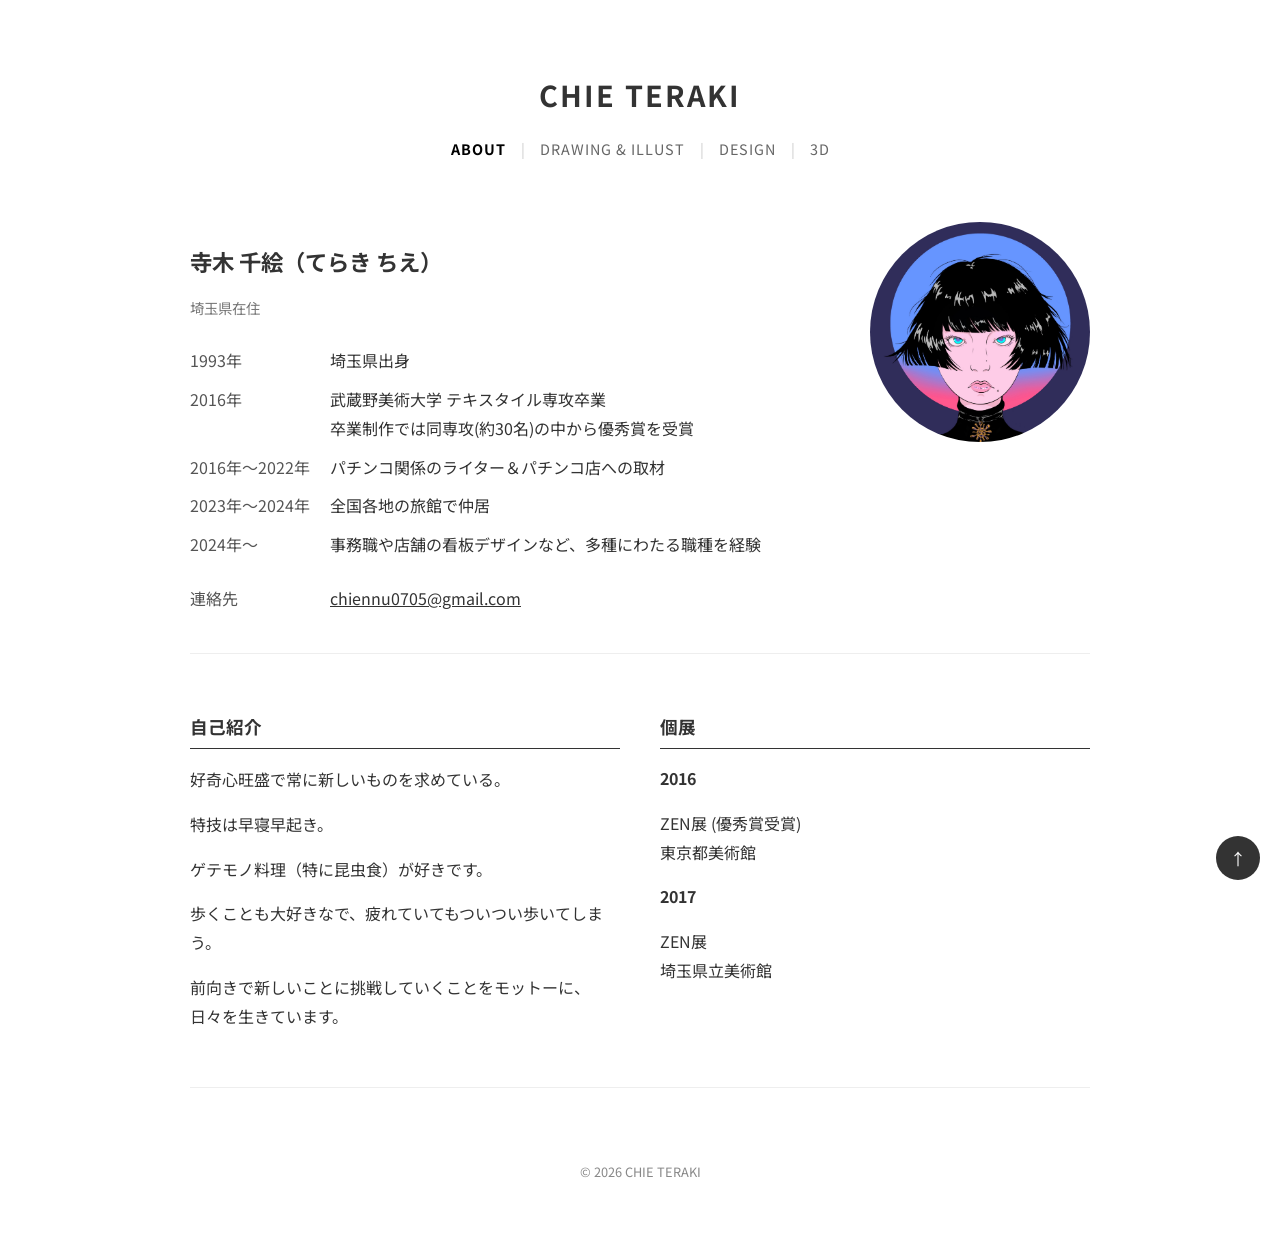
==== index.html @ c9c20f3c "次の日" ====
<!doctype html>
<html lang="ja">
  <head>
    <meta charset="UTF-8" />
    <meta name="viewport" content="width=device-width, initial-scale=1.0" />
    <title>CHIE TERAKI</title>

    <!-- Noto Sans JP の読み込み -->
    <link rel="preconnect" href="https://fonts.googleapis.com" />
    <link rel="preconnect" href="https://fonts.gstatic.com" crossorigin />
    <link
      href="https://fonts.googleapis.com/css2?family=Noto+Sans+JP:wght@400;700&display=swap"
      rel="stylesheet"
    />

    <!-- CSSファイルの読み込み -->
    <link rel="stylesheet" href="style.css" />

    <!-- ファビコン -->
    <link rel="icon" href="images/ファビコン.png" />
  </head>
  <body>
    <!-- ヘッダー＆ナビゲーション -->
    <header>
      <h1 class="site-title">CHIE TERAKI</h1>

      <!-- ハンバーガーボタン（スマホ用） -->
      <button class="hamburger" id="js-hamburger" aria-label="メニューを開く">
        <span></span>
        <span></span>
        <span></span>
      </button>

      <!-- ナビゲーションメニュー -->
      <nav class="nav-menu" id="js-nav">
        <a href="#about" class="active">ABOUT</a>
        <span class="divider">|</span>
        <a href="drawing.html">DRAWING & ILLUST</a>
        <span class="divider">|</span>
        <a href="#design">DESIGN</a>
        <span class="divider">|</span>
        <a href="#3d">3D</a>
      </nav>
    </header>

    <!-- メインコンテンツ -->
    <main class="container">
      <!-- プロフィール上部 -->
      <section class="profile-top">
        <div class="profile-info">
          <h2>寺木 千絵（てらき ちえ）</h2>
          <p class="sub-text">埼玉県在住</p>

          <ul class="history-list">
            <li><span>1993年</span> 埼玉県出身</li>
            <li>
              <span>2016年</span> 武蔵野美術大学 テキスタイル専攻卒業<br />
              卒業制作では同専攻(約30名)の中から優秀賞を受賞
            </li>
            <li>
              <span>2016年～2022年</span>
              パチンコ関係のライター＆パチンコ店への取材
            </li>
            <li><span>2023年〜2024年</span> 全国各地の旅館で仲居</li>
            <li>
              <span>2024年～</span>
              事務職や店舗の看板デザインなど、多種にわたる職種を経験
            </li>
          </ul>

          <div class="contact">
            <span>連絡先</span>
            <a href="mailto:chiennu0705@gmail.com">chiennu0705@gmail.com</a>
          </div>
        </div>

        <div class="profile-image">
          <img src="picture/top.JPG" alt="寺木千絵" />
        </div>
      </section>

      <hr class="line" />

      <!-- プロフィール下部 -->
      <section class="profile-bottom">
        <div class="col-left">
          <h3>自己紹介</h3>
          <p>好奇心旺盛で常に新しいものを求めている。</p>
          <p>特技は早寝早起き。</p>
          <p>ゲテモノ料理（特に昆虫食）が好きです。</p>
          <p>歩くことも大好きなで、疲れていてもついつい歩いてしまう。</p>
          <p>
            前向きで新しいことに挑戦していくことをモットーに、日々を生きています。
          </p>
        </div>

        <div class="col-right">
          <h3>個展</h3>
          <div class="exhibition-item">
            <strong>2016</strong>
            <p>ZEN展 (優秀賞受賞)<br />東京都美術館</p>
          </div>
          <div class="exhibition-item">
            <strong>2017</strong>
            <p>ZEN展<br />埼玉県立美術館</p>
          </div>
        </div>
      </section>

      <hr class="line" />

      <!-- フッター -->
      <footer>
        <p>&copy; 2026 CHIE TERAKI</p>
      </footer>
    </main>

    <!-- トップへ戻るボタン -->
    <a href="#" class="scroll-top-btn" aria-label="ページ上部へ戻る">↑</a>

    <!-- jQueryの読み込み（先に書く） -->
    <script src="https://code.jquery.com/jquery-3.6.0.min.js"></script>

    <!-- JavaScriptファイルの読み込-->
    <script src="script.js"></script>
  </body>
</html>
---- style.css ----
@charset "UTF-8";

/* ==========================================
   全体・共通設定
   ========================================== */
html {
  scroll-behavior: smooth; /* ← これを追加するとスクロールが滑らかになります */
}
body {
  font-family: "Noto Sans JP", "Hiragino Sans", "Meiryo", sans-serif;
  color: #333;
  background-color: #fff;
  line-height: 1.8;
  padding: 20px;
  margin: 0;
}

.container {
  max-width: 900px;
  margin: 0 auto;
  padding: 0 20px;
}

/* 区切り線 */
.line {
  border: none;
  border-top: 1px solid #eee;
  margin: 40px 0;
}

/* ==========================================
   ヘッダー・ナビゲーション
   ========================================== */
header {
  text-align: center;
  padding: 30px 0 20px;
}

.site-title {
  font-size: 1.8rem;
  letter-spacing: 2px;
  margin-bottom: 15px;
  font-weight: 700;
}

.nav-menu {
  display: flex;
  justify-content: center;
  align-items: center;
  gap: 15px;
  font-size: 0.9rem;
}

.nav-menu a {
  color: #666;
  text-decoration: none;
  letter-spacing: 1px;
}

.nav-menu a.active,
.nav-menu a:hover {
  color: #000;
  font-weight: 700;
}

.divider {
  color: #ccc;
}

/* スマホ用ハンバーガーボタン */
.hamburger {
  display: none;
  background: none;
  border: none;
  cursor: pointer;
}

/* ==========================================
   ABOUT ページ (index.html)
   ========================================== */
.profile-top {
  display: flex;
  justify-content: space-between;
  align-items: flex-start;
  gap: 40px;
  margin-top: 40px;
}

.profile-info {
  flex: 1;
}

.profile-info h2 {
  font-size: 1.4rem;
  margin-bottom: 5px;
}

.sub-text {
  color: #777;
  font-size: 0.9rem;
  margin-bottom: 25px;
}

/* 経歴リスト */
.history-list {
  list-style: none;
  padding: 0;
  margin-bottom: 25px;
}

.history-list li {
  margin-bottom: 10px;
  display: flex;
  align-items: baseline;
}

.history-list li span {
  display: inline-block;
  width: 140px;
  flex-shrink: 0;
  color: #555;
}

/* 連絡先 */
.contact {
  margin-top: 25px;
  display: flex;
  align-items: baseline;
}

.contact span {
  display: inline-block;
  width: 140px;
  flex-shrink: 0;
  color: #555;
}

.contact a {
  color: #333;
  text-decoration: underline;
}

/* プロフィール画像 */
.profile-image {
  width: 220px;
  flex-shrink: 0;
}

.profile-image img {
  width: 220px;
  height: 220px;
  border-radius: 50%; /* 角丸を100%（円）にする */
  object-fit: cover; /* 画像が歪まないように切り抜く */
}

/* プロフィール下部（自己紹介・個展） */
.profile-bottom {
  display: flex;
  gap: 40px;
}

.col-left,
.col-right {
  flex: 1;
}

.col-left h3,
.col-right h3 {
  font-size: 1.1rem;
  border-bottom: 1px solid #333;
  padding-bottom: 5px;
  margin-bottom: 15px;
}

.exhibition-item {
  margin-bottom: 15px;
}

/* ==========================================
   DRAWING & ILLUST ページ (drawing.html)
   ========================================== */
.page-description {
  text-align: center;
  color: #666;
  font-size: 0.9rem;
  margin: 30px 0 50px;
}

/* 3列グリッド並び */
.gallery-grid {
  display: flex;
  flex-wrap: wrap;
  gap: 40px 3%;
  margin-bottom: 60px;
}

.gallery-item {
  width: 31.3%;
  display: flex;
  flex-direction: column;
  align-items: center;
  box-sizing: border-box;
}

.gallery-image {
  width: 100%;
  height: 220px;
  display: flex;
  justify-content: center;
  align-items: center;
  margin-bottom: 12px;
}

.gallery-image img {
  max-width: 100%;
  max-height: 100%;
  width: auto;
  height: auto;
  object-fit: contain;
}

.gallery-caption {
  text-align: center;
  font-size: 0.85rem;
  color: #333;
}

.item-title {
  margin-bottom: 2px;
  font-weight: 500;
}

.item-detail {
  font-size: 0.75rem;
  color: #777;
}

/* フッター＆トップ戻るボタン */
footer {
  text-align: center;
  color: #888;
  font-size: 0.8rem;
  padding: 20px 0;
}

/* トップに戻るボタン基本スタイル */
.scroll-top-btn {
  position: fixed;
  bottom: 20px;
  right: 20px;
  background: #333;
  color: #fff;
  text-decoration: none;
  width: 44px; /* 円のサイズを固定 */
  height: 44px; /* 円のサイズを固定 */
  display: flex;
  justify-content: center; /* 矢印を中央に配置 */
  align-items: center; /* 矢印を中央に配置 */
  border-radius: 50%;
  font-size: 1rem;
  z-index: 100;

  /* なめらかな変化（アニメーション）の設定 */
  transition:
    background-color 0.3s ease,
    transform 0.6s cubic-bezier(0.25, 1, 0.5, 1),
    box-shadow 0.3s ease;
}

/* マウスを乗せた（ホバー）時のアニメーション */
.scroll-top-btn:hover {
  background-color: #00ccff; /* ホバー時の背景色（お好みで変更OK） */
  transform: translateY(-6px); /* ふわっと6px上へ浮かび上がる */
  box-shadow: 0 6px 15px rgba(0, 0, 0, 0.2); /* 浮いた時のうっすらした影 */
}

/* ==========================================
   レスポンシブ設定（スマホ：768px以下）
   ========================================== */
@media (max-width: 768px) {
  .profile-top,
  .profile-bottom {
    flex-direction: column;
  }

  .profile-image {
    width: 100%;
    order: -1; /* スマホでは画像を上に配置 */
  }

  /* スマホではギャラリーを1列にする */
  .gallery-item {
    width: 100%;
  }

  /* スマホ画面で経歴ブロックを中央寄せに配置 */
  .history-list,
  .contact {
    max-width: 320px; /* スマホ画面用に少し幅を狭めて中央に置く */
    margin-left: auto;
    margin-right: auto;
  }

  /* 年数の固定幅を調整 */
  .history-list li span,
  .contact span {
    width: 100px;
  }

  /* ハンバーガーメニュー（スマホでは非表示） */
  /* 1. 全画面メニューの基本状態（ゆっくりふわっと広がる準備） */
  .nav-menu {
    display: flex !important;
    position: fixed !important;
    top: 0 !important;
    left: 0 !important;
    width: 100vw !important;
    height: 100vh !important;
    background-color: #ffffff !important;
    z-index: 9998 !important;

    /* メニュー項目を中央寄せ */
    flex-direction: column !important;
    justify-content: center !important;
    align-items: center !important;
    gap: 30px !important;
    font-size: 1.2rem !important;

    /* アニメーション初期値：透明 ＆ 少し下に配置 ＆ わずかに縮小 */
    opacity: 0;
    visibility: hidden;
    transform: translateY(30px) scale(0.95);

    /* 速度を 0.8秒 に伸ばし、イージングを (0.22, 1, 0.36, 1) で超なめらかに */
    transition:
      opacity 0.8s cubic-bezier(0.22, 1, 0.36, 1),
      transform 0.8s cubic-bezier(0.22, 1, 0.36, 1),
      visibility 0.8s;
  }

  /* 2. メニューが開いた時（ふわああ〜っと浮かび上がる） */
  .nav-menu.active {
    opacity: 1;
    visibility: visible;
    transform: translateY(0) scale(1); /* 元のサイズ・位置へゆっくり戻る */
  }

  /* 区切り線（|）を非表示 */
  .divider {
    display: none !important;
  }

  /* 3. バツ印（ハンバーガーボタン）の設定 */
  .hamburger {
    display: flex !important;
    flex-direction: column;
    justify-content: space-between;
    width: 26px;
    height: 18px;
    background: none;
    border: none;
    cursor: pointer;
    padding: 0;

    position: fixed !important;
    top: 25px !important;
    right: 20px !important;
    z-index: 9999 !important; /* メニューより上に表示 */
  }

  .hamburger span {
    width: 100%;
    height: 2px;
    background-color: #333 !important;
    /* バツ印への変化もゆっくり（0.5秒）にして統一感を出す */
    transition: all 0.5s cubic-bezier(0.22, 1, 0.36, 1);
  }

  /* ハンバーガーボタンがバツ印に変化するアニメーション */
  .hamburger.active span:nth-child(1) {
    transform: translateY(8px) rotate(45deg);
  }
  .hamburger.active span:nth-child(2) {
    opacity: 0;
  }
  .hamburger.active span:nth-child(3) {
    transform: translateY(-8px) rotate(-45deg);
  }
  /* プロフィール画像を横幅いっぱい＆中央寄せにする */
  .profile-image {
    width: 100% !important;
    display: flex !important;
    justify-content: center !important; /* 中央寄せ */
    order: -1; /* スマホでは画像を一番上に配置 */
    margin-bottom: 25px !important; /* 画像下の余白 */
  }

  /* 画像自体のサイズ固定と丸型維持 */
  .profile-image img {
    width: 220px !important;
    height: 220px !important;
    border-radius: 50% !important;
    object-fit: cover !important;
  }
}
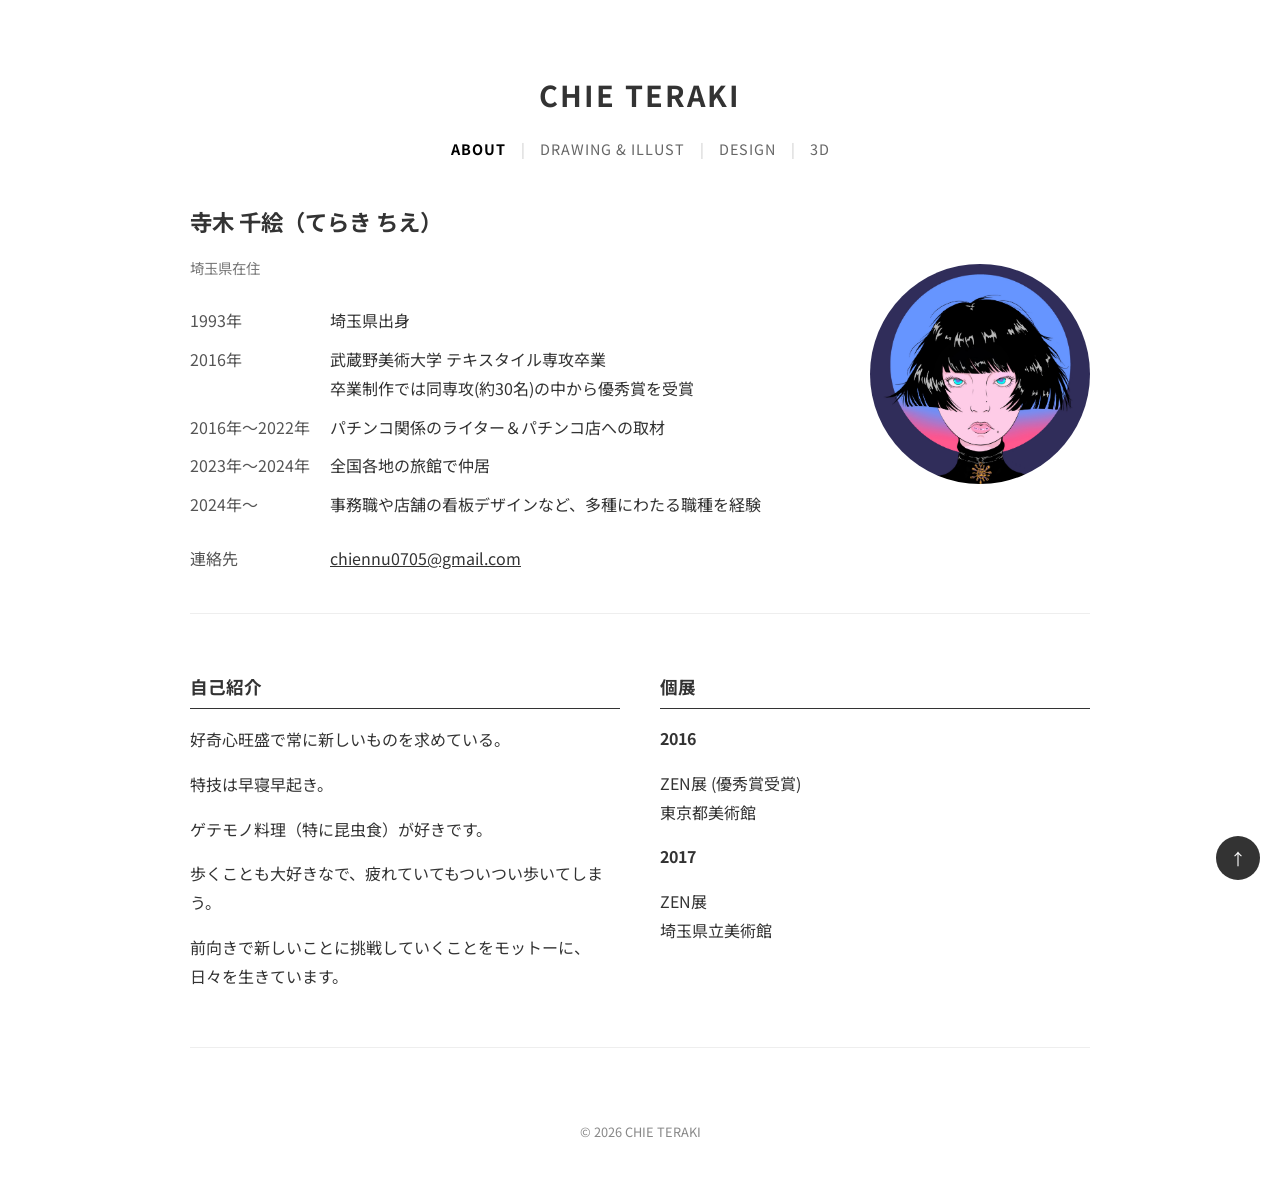
==== commit 6ad3dddb: "プッシュ" ====
--- a/index.html
+++ b/index.html
@@ -75,7 +75,7 @@
         </div>
 
         <div class="profile-image">
-          <img src="picture/top.JPG" alt="寺木千絵" />
+          <img src="drawing/top.JPG" alt="寺木千絵" />
         </div>
       </section>
 
@@ -121,7 +121,7 @@
     <!-- jQueryの読み込み（先に書く） -->
     <script src="https://code.jquery.com/jquery-3.6.0.min.js"></script>
 
-    <!-- JavaScriptファイルの読み込-->
+    <!-- JavaScriptファイルの読み込み -->
     <script src="script.js"></script>
   </body>
 </html>
--- a/style.css
+++ b/style.css
@@ -80,10 +80,9 @@
    ========================================== */
 .profile-top {
   display: flex;
-  justify-content: space-between;
-  align-items: flex-start;
-  gap: 40px;
-  margin-top: 40px;
+  justify-content: space-between; /* 左右に振る設定 */
+  align-items: center; /* ★ 上下中央揃えにする指定（ここを変更！） */
+  gap: 40px; /* テキストと画像の間の余白（必要に応じて） */
 }
 
 .profile-info {
@@ -202,21 +201,135 @@
   box-sizing: border-box;
 }
 
+/* 画像枠（角カッコの基準） */
+/* 画像枠（基準設定） */
 .gallery-image {
+  position: relative;
+  overflow: hidden;
+  cursor: pointer;
+}
+
+/* 画像自体の調整 */
+.gallery-image img {
   width: 100%;
-  height: 220px;
-  display: flex;
-  justify-content: center;
-  align-items: center;
-  margin-bottom: 12px;
-}
-
+  height: auto;
+  display: block;
+}
+
+/* ------------------------------------------
+   四隅のカギカッコ（ホバーエフェクト）
+   ------------------------------------------ */
+
+/* 画像枠（基準設定：隙間をなくすために overflow を再設定） */
+.gallery-image {
+  position: relative;
+  overflow: hidden;
+  cursor: pointer;
+}
+
+/* 画像自体の調整 */
 .gallery-image img {
-  max-width: 100%;
-  max-height: 100%;
-  width: auto;
+  width: 100%;
   height: auto;
-  object-fit: contain;
+  display: block;
+  transition: transform 0.4s ease;
+}
+
+/* ホバー時に画像も少し拡大 */
+.gallery-image:hover img {
+  transform: scale(1.05);
+}
+
+/* ------------------------------------------
+   極太カギカッコのベース設定
+   ------------------------------------------ */
+
+/* 左上(::before) & 右下(::after) */
+.gallery-image::before,
+.gallery-image::after,
+/* 右上(.frame-corners::before) & 左下(.frame-corners::after) */
+.frame-corners::before,
+.frame-corners::after {
+  content: "";
+  position: absolute;
+
+  /* ↓ カッコのサイズ */
+  width: 25px;
+  height: 25px;
+
+  opacity: 0; /* 最初は非表示 */
+
+  /* ↓ 太さと色とスケルトン */
+  border: 15px solid rgba(171, 135, 255, 0.817);
+
+  /* ↓ 動きの変形（transform）を一切行わず、
+マウスを「乗せたとき」も「離したとき」も、（フェードイン・アウト）変化させる設定 */
+  transition: opacity 0.6s ease-in-out;
+  pointer-events: none;
+  z-index: 2;
+}
+
+/* ------------------------------------------
+   各角の border と配置（画像端っこ「0px」にがっつり固定）
+   ------------------------------------------ */
+
+/* ① 左上 (画像自体の ::before) */
+.gallery-image::before {
+  top: 0; /* 画像の端（隙間0）に固定 */
+  left: 0; /* 画像の端（隙間0）に固定 */
+  border-right: none;
+  border-bottom: none;
+}
+
+/* ② 右下 (画像自体の ::after) */
+.gallery-image::after {
+  bottom: 0; /* 画像の端（隙間0）に固定 */
+  right: 0; /* 画像の端（隙間0）に固定 */
+  border-top: none;
+  border-left: none;
+}
+
+/* ③ 右上 (追加したスパンの ::before) */
+.frame-corners::before {
+  top: 0; /* 画像の端（隙間0）に固定 */
+  right: 0; /* 画像の端（隙間0）に固定 */
+  border-left: none;
+  border-bottom: none;
+}
+
+/* ④ 左下 (追加したスパンの ::after) */
+.frame-corners::after {
+  bottom: 0; /* 画像の端（隙間0）に固定 */
+  left: 0; /* 画像の端（隙間0）に固定 */
+  border-top: none;
+  border-right: none;
+}
+
+/* ------------------------------------------
+   マウスを乗せた（ホバー）時に、その場から動かずにフェード表示！
+   ------------------------------------------ */
+.gallery-image:hover::before,
+.gallery-image:hover::after,
+.gallery-image:hover .frame-corners::before,
+.gallery-image:hover .frame-corners::after {
+  opacity: 1; /* 動かさずに、不透明度を1にするだけ */
+}
+
+/* ------------------------------------------
+   画像自体の拡大アニメーション
+   ------------------------------------------ */
+
+/* 通常時の画像（スムーズに大きくなるように設定） */
+.gallery-image img {
+  width: 100%;
+  height: auto;
+  display: block;
+  transition: transform 0.5s ease; /* 0.5秒かけて滑らかに変化 */
+}
+
+/* マウスを乗せた（ホバー）時に画像をほんのり拡大 */
+.gallery-image:hover img {
+  transform: scale(1.05); /* 1.05倍に少し大きくなる */
 }
 
 .gallery-caption {
@@ -403,3 +516,71 @@
     object-fit: cover !important;
   }
 }
+/* ------------------------------------------
+   画像拡大（モーダル）用のスタイル
+   ------------------------------------------ */
+
+/* 背景の黒いカバー */
+.modal-overlay {
+  position: fixed;
+  top: 0;
+  left: 0;
+  width: 100%;
+  height: 100%;
+  background-color: rgba(0, 0, 0, 0.85); /* 半透明の黒 */
+  display: flex;
+  justify-content: center;
+  align-items: center;
+  z-index: 9999;
+
+  /* 最初は透明＆クリック不能にしておく */
+  opacity: 0;
+  visibility: hidden;
+
+  /* ↓ 背景と画像の出現スピード（0.4秒かけてふわっと表示） */
+  transition:
+    opacity 0.4s ease,
+    visibility 0.4s ease;
+  cursor: pointer;
+}
+
+/* 拡大画像本体（初期状態：小さくしておく） */
+.modal-image {
+  max-width: 85%;
+  max-height: 85vh;
+  object-fit: contain;
+  box-shadow: 0 10px 30px rgba(0, 0, 0, 0.5);
+
+  /* 最初は小さく（0.8倍）しておく */
+  transform: scale(0.8);
+
+  /* ↓ 画像がふわっと大きくなるアニメーション設定 */
+  transition: transform 0.4s cubic-bezier(0.16, 1, 0.3, 1);
+}
+
+/* ------------------------------------------
+   表示されたとき（.is-activeがついた時）
+   ------------------------------------------ */
+
+/* 背景を表示 */
+.modal-overlay.is-active {
+  opacity: 1;
+  visibility: visible;
+}
+
+/* 画像を等倍（1.0倍）にしてふわっと出す */
+.modal-overlay.is-active .modal-image {
+  transform: scale(1);
+}
+
+/* 閉じるボタン（右上） */
+.modal-close {
+  position: absolute;
+  top: 20px;
+  right: 25px;
+  color: #fff;
+  font-size: 35px;
+  font-weight: bold;
+  cursor: pointer;
+  z-index: 10000;
+}
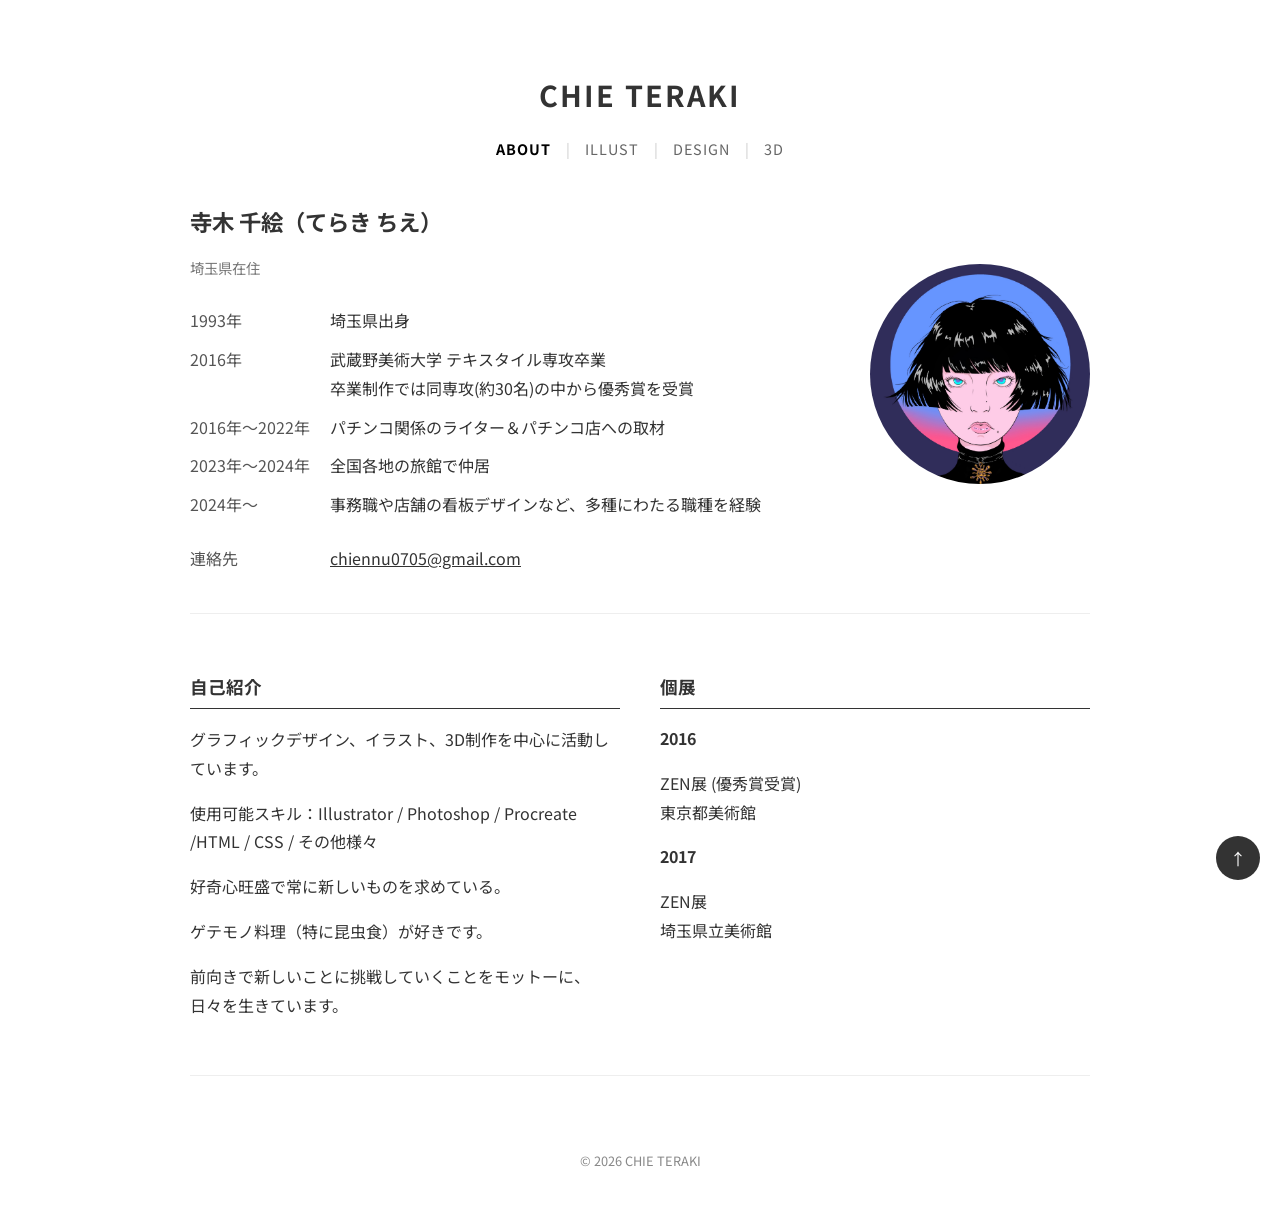
==== commit a3c00dcc: "プッシュできたかな？" ====
--- a/index.html
+++ b/index.html
@@ -35,7 +35,7 @@
       <nav class="nav-menu" id="js-nav">
         <a href="#about" class="active">ABOUT</a>
         <span class="divider">|</span>
-        <a href="drawing.html">DRAWING & ILLUST</a>
+        <a href="drawing.html">ILLUST</a>
         <span class="divider">|</span>
         <a href="#design">DESIGN</a>
         <span class="divider">|</span>
@@ -85,10 +85,13 @@
       <section class="profile-bottom">
         <div class="col-left">
           <h3>自己紹介</h3>
+          <p>グラフィックデザイン、イラスト、3D制作を中心に活動しています。</p>
+          <p>
+            使用可能スキル：Illustrator / Photoshop / Procreate /HTML / CSS /
+            その他様々
+          </p>
           <p>好奇心旺盛で常に新しいものを求めている。</p>
-          <p>特技は早寝早起き。</p>
           <p>ゲテモノ料理（特に昆虫食）が好きです。</p>
-          <p>歩くことも大好きなで、疲れていてもついつい歩いてしまう。</p>
           <p>
             前向きで新しいことに挑戦していくことをモットーに、日々を生きています。
           </p>
--- a/style.css
+++ b/style.css
@@ -185,20 +185,16 @@
   margin: 30px 0 50px;
 }
 
-/* 3列グリッド並び */
+/* 作品ギャラリー (メイソンリー配置：ギュッと詰める) */
 .gallery-grid {
-  display: flex;
-  flex-wrap: wrap;
-  gap: 40px 3%;
-  margin-bottom: 60px;
+  column-count: 3; /* ★ PC表示時の列数（3列） */
+  column-gap: 20px; /* 画像同士の横の隙間 */
+  width: 100%;
 }
 
 .gallery-item {
-  width: 31.3%;
-  display: flex;
-  flex-direction: column;
-  align-items: center;
-  box-sizing: border-box;
+  break-inside: avoid; /* 列の途中で画像が途切れるのを防ぐ */
+  margin-bottom: 20px; /* 画像同士の縦の隙間 */
 }
 
 /* 画像枠（角カッコの基準） */
@@ -401,9 +397,14 @@
     order: -1; /* スマホでは画像を上に配置 */
   }
 
-  /* スマホではギャラリーを1列にする */
+  /* ① 画像を1列表示に固定 */
+  .gallery-grid {
+    column-count: 1 !important; /* 強制的に1列にする */
+    column-gap: 0;
+  }
+
   .gallery-item {
-    width: 100%;
+    margin-bottom: 25px; /* 下の画像との余白 */
   }
 
   /* スマホ画面で経歴ブロックを中央寄せに配置 */
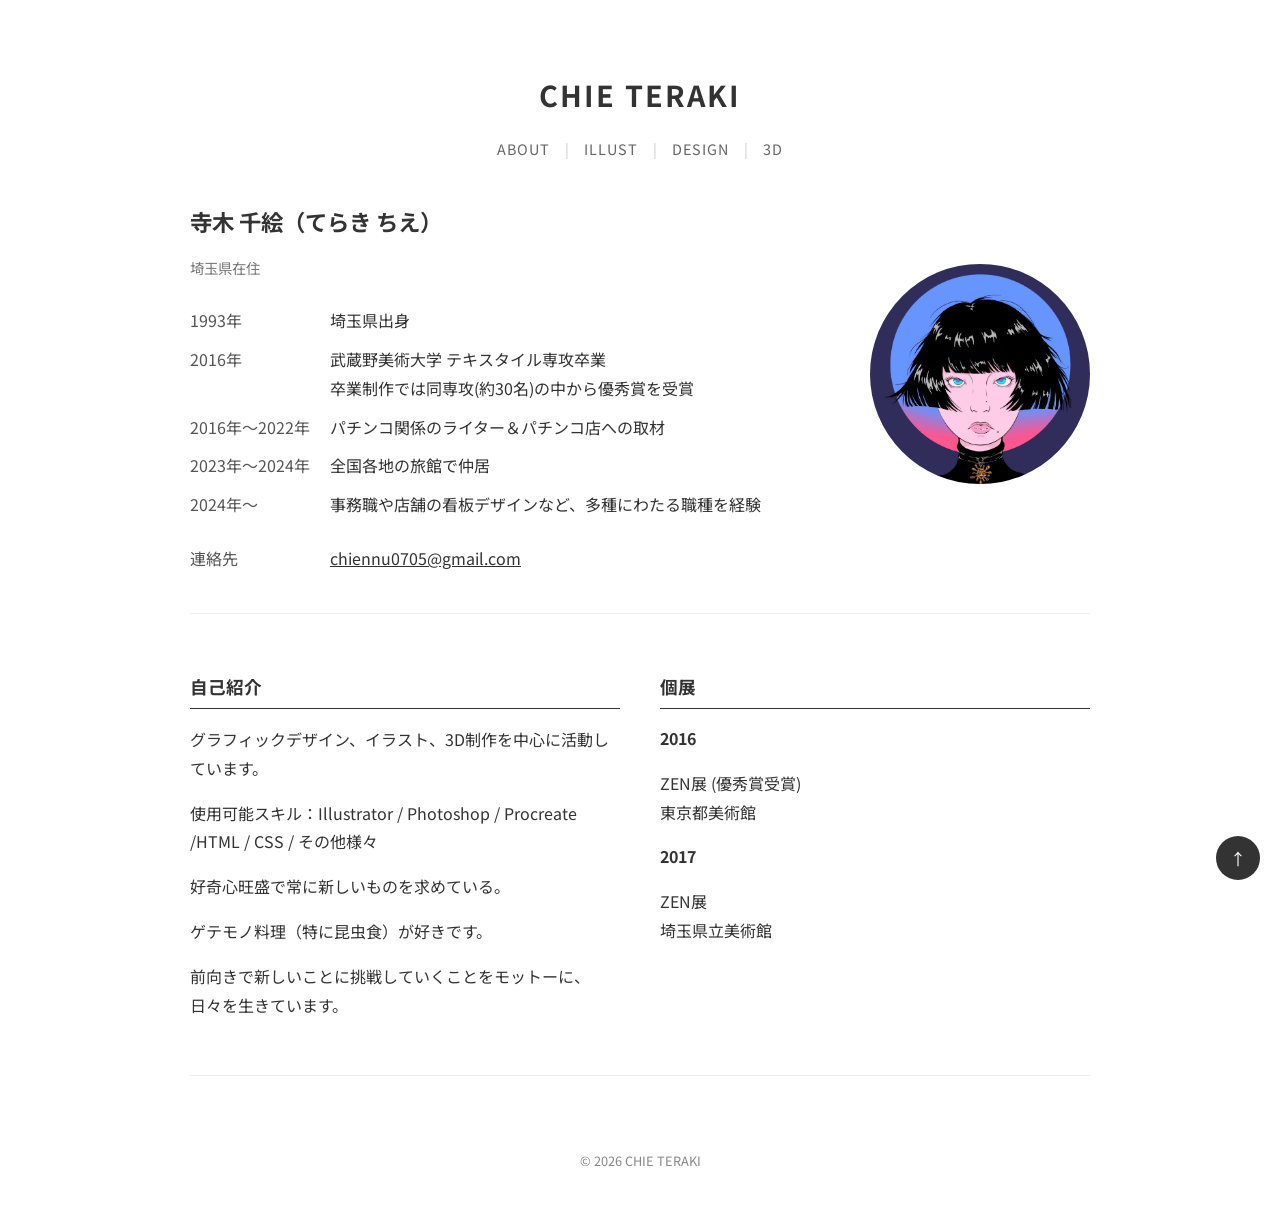
==== commit 87ff87ad: "変更9/23" ====
--- a/index.html
+++ b/index.html
@@ -33,11 +33,21 @@
 
       <!-- ナビゲーションメニュー -->
       <nav class="nav-menu" id="js-nav">
-        <a href="#about" class="active">ABOUT</a>
+        <a href="index.html">ABOUT</a>
         <span class="divider">|</span>
         <a href="drawing.html">ILLUST</a>
         <span class="divider">|</span>
-        <a href="#design">DESIGN</a>
+
+        <!-- DESIGN（サブメニュー付き） -->
+        <div class="nav-item-dropdown">
+          <a href="design.html">DESIGN</a>
+          <div class="sub-menu">
+            <a href="design.html#promo">ALL</a>
+            <a href="design.html#items">販促物</a>
+            <a href="design.html#graphic">グラフィックデザイン</a>
+          </div>
+        </div>
+
         <span class="divider">|</span>
         <a href="#3d">3D</a>
       </nav>
--- a/style.css
+++ b/style.css
@@ -61,6 +61,57 @@
 .nav-menu a:hover {
   color: #000;
   font-weight: 700;
+}
+
+/* ナビゲーション周りの配置調整 */
+.nav-menu {
+  display: flex;
+  align-items: center;
+  justify-content: center;
+  gap: 15px;
+  position: relative;
+}
+
+/* ドロップダウン用の親要素 */
+.nav-item-dropdown {
+  position: relative;
+  display: inline-block;
+}
+
+/* 通常時はサブメニューを隠しておく */
+.sub-menu {
+  display: none;
+  position: absolute;
+  top: 100%;
+  left: 50%;
+  transform: translateX(-50%);
+  background-color: #fff;
+  padding: 10px 15px;
+  box-shadow: 0 4px 10px rgba(0, 0, 0, 0.1);
+  white-space: nowrap;
+  z-index: 100;
+  border-radius: 4px;
+}
+
+/* サブメニュー内のリンク */
+.sub-menu a {
+  display: block;
+  font-size: 0.85rem;
+  color: #333;
+  padding: 5px 10px;
+  text-decoration: none;
+  transition: color 0.3s ease;
+}
+
+.sub-menu a:hover {
+  font-weight: bold;
+  color: #000;
+}
+
+/* マウスを乗せた時、またはDESIGNページにいる時にサブメニューを表示 */
+.nav-item-dropdown:hover .sub-menu {
+  display: flex;
+  gap: 15px;
 }
 
 .divider {
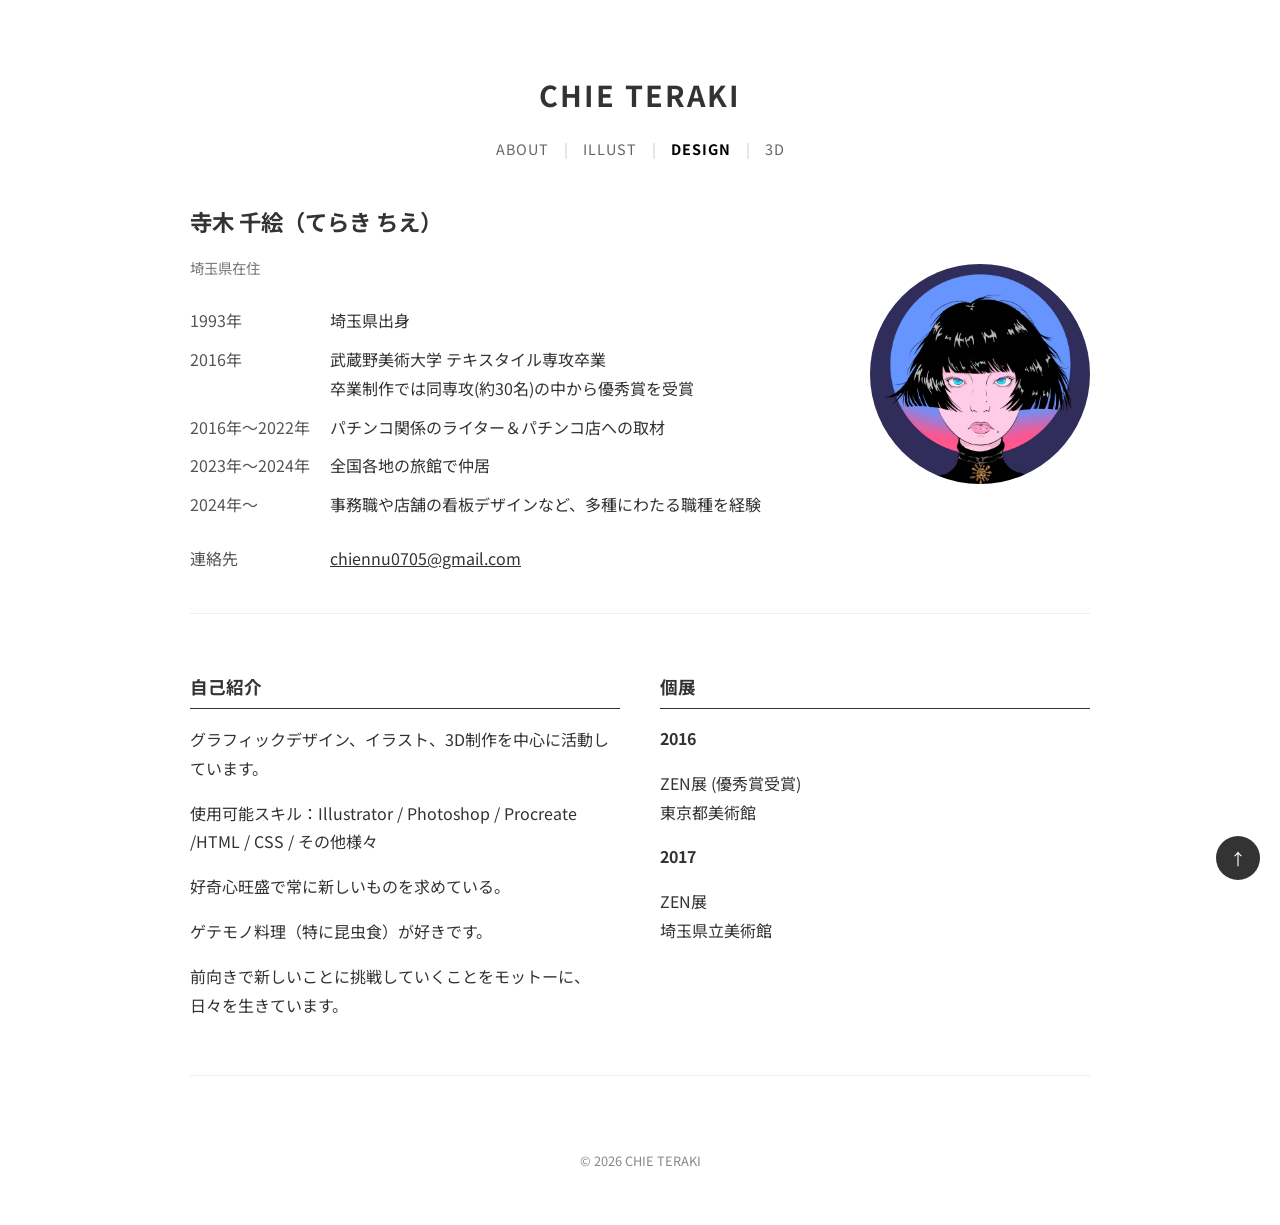
==== commit a0452a89: "プッシュ" ====
--- a/index.html
+++ b/index.html
@@ -38,12 +38,12 @@
         <a href="drawing.html">ILLUST</a>
         <span class="divider">|</span>
 
-        <!-- DESIGN（サブメニュー付き） -->
+        <!-- DESIGN（サブメニュー） -->
         <div class="nav-item-dropdown">
-          <a href="design.html">DESIGN</a>
+          <a href="design.html" class="active">DESIGN</a>
           <div class="sub-menu">
-            <a href="design.html#promo">ALL</a>
-            <a href="design.html#items">販促物</a>
+            <a href="design.html#all">ALL</a>
+            <a href="design.html#promo">販促物</a>
             <a href="design.html#graphic">グラフィックデザイン</a>
           </div>
         </div>
--- a/style.css
+++ b/style.css
@@ -636,3 +636,24 @@
   cursor: pointer;
   z-index: 10000;
 }
+
+/* DESIGNページ用のスタイリング調整 */
+.design-section {
+  margin-bottom: 60px;
+  /* リンクで飛んだときにヘッダーと見出しが被らないように位置をズレ調整 */
+  scroll-margin-top: 100px;
+}
+
+/* 見出しのスタイル */
+.section-title {
+  font-size: 1.4rem;
+  font-weight: bold;
+  margin-bottom: 25px;
+  padding-left: 12px;
+  border-left: 4px solid #000; /* 見出し横の黒アクセント線 */
+}
+
+/* ページスクロールをなめらかにする設定 */
+html {
+  scroll-behavior: smooth;
+}
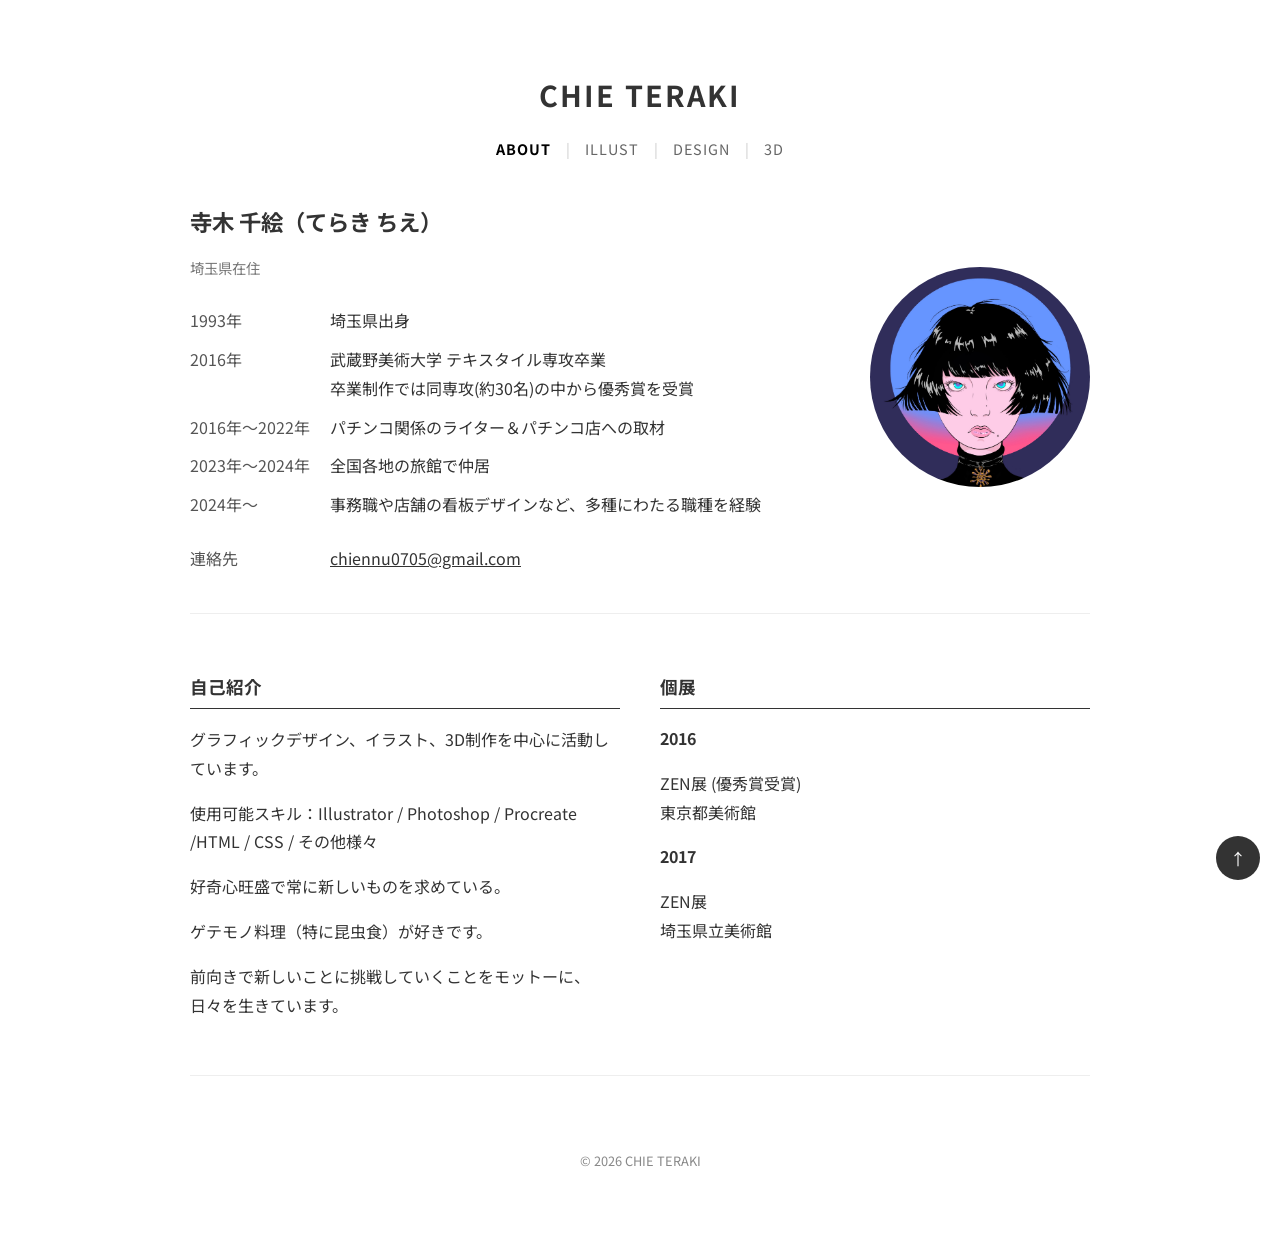
==== commit 34f1b9fd: "プッシュ" ====
--- a/index.html
+++ b/index.html
@@ -33,18 +33,20 @@
 
       <!-- ナビゲーションメニュー -->
       <nav class="nav-menu" id="js-nav">
-        <a href="index.html">ABOUT</a>
+        <a href="index.html" class="active">ABOUT</a>
         <span class="divider">|</span>
         <a href="drawing.html">ILLUST</a>
         <span class="divider">|</span>
 
         <!-- DESIGN（サブメニュー） -->
         <div class="nav-item-dropdown">
-          <a href="design.html" class="active">DESIGN</a>
+          <a href="design.html">DESIGN</a>
           <div class="sub-menu">
-            <a href="design.html#all">ALL</a>
-            <a href="design.html#promo">販促物</a>
-            <a href="design.html#graphic">グラフィックデザイン</a>
+            <a href="design.html" data-category="all">ALL</a>
+            <a href="design.html" data-category="promo">販促物</a>
+            <a href="design.html" data-category="graphic"
+              >グラフィックデザイン</a
+            >
           </div>
         </div>
 
--- a/style.css
+++ b/style.css
@@ -1,15 +1,16 @@
 @charset "UTF-8";
 
 /* ==========================================
-   全体・共通設定
-   ========================================== */
+ * 1. 全体・共通設定
+ * ========================================== */
 html {
-  scroll-behavior: smooth; /* ← これを追加するとスクロールが滑らかになります */
-}
+  scroll-behavior: smooth;
+}
+
 body {
   font-family: "Noto Sans JP", "Hiragino Sans", "Meiryo", sans-serif;
-  color: #333;
-  background-color: #fff;
+  color: #333333;
+  background-color: #ffffff;
   line-height: 1.8;
   padding: 20px;
   margin: 0;
@@ -21,16 +22,15 @@
   padding: 0 20px;
 }
 
-/* 区切り線 */
 .line {
   border: none;
-  border-top: 1px solid #eee;
+  border-top: 1px solid #eeeeee;
   margin: 40px 0;
 }
 
 /* ==========================================
-   ヘッダー・ナビゲーション
-   ========================================== */
+ * 2. ヘッダー・PCナビゲーション
+ * ========================================== */
 header {
   text-align: center;
   padding: 30px 0 20px;
@@ -45,47 +45,38 @@
 
 .nav-menu {
   display: flex;
-  justify-content: center;
-  align-items: center;
-  gap: 15px;
-  font-size: 0.9rem;
-}
-
-.nav-menu a {
-  color: #666;
-  text-decoration: none;
-  letter-spacing: 1px;
-}
-
-.nav-menu a.active,
-.nav-menu a:hover {
-  color: #000;
-  font-weight: 700;
-}
-
-/* ナビゲーション周りの配置調整 */
-.nav-menu {
-  display: flex;
   align-items: center;
   justify-content: center;
   gap: 15px;
   position: relative;
-}
-
-/* ドロップダウン用の親要素 */
+  font-size: 0.9rem;
+}
+
+.nav-menu a {
+  color: #666666;
+  text-decoration: none;
+  letter-spacing: 1px;
+}
+
+.nav-menu a.active,
+.nav-menu a:hover {
+  color: #000000;
+  font-weight: 700;
+}
+
+/* ドロップダウン（PC用） */
 .nav-item-dropdown {
   position: relative;
   display: inline-block;
 }
 
-/* 通常時はサブメニューを隠しておく */
 .sub-menu {
   display: none;
   position: absolute;
   top: 100%;
   left: 50%;
   transform: translateX(-50%);
-  background-color: #fff;
+  background-color: #ffffff;
   padding: 10px 15px;
   box-shadow: 0 4px 10px rgba(0, 0, 0, 0.1);
   white-space: nowrap;
@@ -93,11 +84,10 @@
   border-radius: 4px;
 }
 
-/* サブメニュー内のリンク */
 .sub-menu a {
   display: block;
   font-size: 0.85rem;
-  color: #333;
+  color: #333333;
   padding: 5px 10px;
   text-decoration: none;
   transition: color 0.3s ease;
@@ -105,20 +95,18 @@
 
 .sub-menu a:hover {
   font-weight: bold;
-  color: #000;
-}
-
-/* マウスを乗せた時、またはDESIGNページにいる時にサブメニューを表示 */
+  color: #000000;
+}
+
 .nav-item-dropdown:hover .sub-menu {
   display: flex;
   gap: 15px;
 }
 
 .divider {
-  color: #ccc;
-}
-
-/* スマホ用ハンバーガーボタン */
+  color: #cccccc;
+}
+
 .hamburger {
   display: none;
   background: none;
@@ -127,13 +115,13 @@
 }
 
 /* ==========================================
-   ABOUT ページ (index.html)
-   ========================================== */
+ * 3. ABOUT ページ（プロフィール）
+ * ========================================== */
 .profile-top {
   display: flex;
-  justify-content: space-between; /* 左右に振る設定 */
-  align-items: center; /* ★ 上下中央揃えにする指定（ここを変更！） */
-  gap: 40px; /* テキストと画像の間の余白（必要に応じて） */
+  justify-content: space-between;
+  align-items: center;
+  gap: 40px;
 }
 
 .profile-info {
@@ -146,12 +134,11 @@
 }
 
 .sub-text {
-  color: #777;
+  color: #777777;
   font-size: 0.9rem;
   margin-bottom: 25px;
 }
 
-/* 経歴リスト */
 .history-list {
   list-style: none;
   padding: 0;
@@ -168,10 +155,9 @@
   display: inline-block;
   width: 140px;
   flex-shrink: 0;
-  color: #555;
-}
-
-/* 連絡先 */
+  color: #555555;
+}
+
 .contact {
   margin-top: 25px;
   display: flex;
@@ -182,15 +168,14 @@
   display: inline-block;
   width: 140px;
   flex-shrink: 0;
-  color: #555;
+  color: #555555;
 }
 
 .contact a {
-  color: #333;
+  color: #333333;
   text-decoration: underline;
 }
 
-/* プロフィール画像 */
 .profile-image {
   width: 220px;
   flex-shrink: 0;
@@ -199,11 +184,11 @@
 .profile-image img {
   width: 220px;
   height: 220px;
-  border-radius: 50%; /* 角丸を100%（円）にする */
-  object-fit: cover; /* 画像が歪まないように切り抜く */
-}
-
-/* プロフィール下部（自己紹介・個展） */
+  border-radius: 50%;
+  object-fit: cover;
+  display: block;
+}
+
 .profile-bottom {
   display: flex;
   gap: 40px;
@@ -217,7 +202,7 @@
 .col-left h3,
 .col-right h3 {
   font-size: 1.1rem;
-  border-bottom: 1px solid #333;
+  border-bottom: 1px solid #333333;
   padding-bottom: 5px;
   margin-bottom: 15px;
 }
@@ -227,162 +212,48 @@
 }
 
 /* ==========================================
-   DRAWING & ILLUST ページ (drawing.html)
-   ========================================== */
+ * 4. ギャラリー & モーダル非表示
+ * ========================================== */
 .page-description {
   text-align: center;
-  color: #666;
+  color: #666666;
   font-size: 0.9rem;
   margin: 30px 0 50px;
 }
 
-/* 作品ギャラリー (メイソンリー配置：ギュッと詰める) */
 .gallery-grid {
-  column-count: 3; /* ★ PC表示時の列数（3列） */
-  column-gap: 20px; /* 画像同士の横の隙間 */
+  column-count: 3;
+  column-gap: 20px;
   width: 100%;
 }
 
 .gallery-item {
-  break-inside: avoid; /* 列の途中で画像が途切れるのを防ぐ */
-  margin-bottom: 20px; /* 画像同士の縦の隙間 */
-}
-
-/* 画像枠（角カッコの基準） */
-/* 画像枠（基準設定） */
+  break-inside: avoid;
+  margin-bottom: 20px;
+}
+
 .gallery-image {
   position: relative;
   overflow: hidden;
   cursor: pointer;
-}
-
-/* 画像自体の調整 */
+  display: block;
+}
+
 .gallery-image img {
   width: 100%;
   height: auto;
   display: block;
-}
-
-/* ------------------------------------------
-   四隅のカギカッコ（ホバーエフェクト）
-   ------------------------------------------ */
-
-/* 画像枠（基準設定：隙間をなくすために overflow を再設定） */
-.gallery-image {
-  position: relative;
-  overflow: hidden;
-  cursor: pointer;
-}
-
-/* 画像自体の調整 */
-.gallery-image img {
-  width: 100%;
-  height: auto;
-  display: block;
-  transition: transform 0.4s ease;
-}
-
-/* ホバー時に画像も少し拡大 */
+  transition: transform 0.5s ease;
+}
+
 .gallery-image:hover img {
   transform: scale(1.05);
-}
-
-/* ------------------------------------------
-   極太カギカッコのベース設定
-   ------------------------------------------ */
-
-/* 左上(::before) & 右下(::after) */
-.gallery-image::before,
-.gallery-image::after,
-/* 右上(.frame-corners::before) & 左下(.frame-corners::after) */
-.frame-corners::before,
-.frame-corners::after {
-  content: "";
-  position: absolute;
-
-  /* ↓ カッコのサイズ */
-  width: 25px;
-  height: 25px;
-
-  opacity: 0; /* 最初は非表示 */
-
-  /* ↓ 太さと色とスケルトン */
-  border: 15px solid rgba(171, 135, 255, 0.817);
-
-  /* ↓ 動きの変形（transform）を一切行わず、
-マウスを「乗せたとき」も「離したとき」も、（フェードイン・アウト）変化させる設定 */
-  transition: opacity 0.6s ease-in-out;
-  pointer-events: none;
-  z-index: 2;
-}
-
-/* ------------------------------------------
-   各角の border と配置（画像端っこ「0px」にがっつり固定）
-   ------------------------------------------ */
-
-/* ① 左上 (画像自体の ::before) */
-.gallery-image::before {
-  top: 0; /* 画像の端（隙間0）に固定 */
-  left: 0; /* 画像の端（隙間0）に固定 */
-  border-right: none;
-  border-bottom: none;
-}
-
-/* ② 右下 (画像自体の ::after) */
-.gallery-image::after {
-  bottom: 0; /* 画像の端（隙間0）に固定 */
-  right: 0; /* 画像の端（隙間0）に固定 */
-  border-top: none;
-  border-left: none;
-}
-
-/* ③ 右上 (追加したスパンの ::before) */
-.frame-corners::before {
-  top: 0; /* 画像の端（隙間0）に固定 */
-  right: 0; /* 画像の端（隙間0）に固定 */
-  border-left: none;
-  border-bottom: none;
-}
-
-/* ④ 左下 (追加したスパンの ::after) */
-.frame-corners::after {
-  bottom: 0; /* 画像の端（隙間0）に固定 */
-  left: 0; /* 画像の端（隙間0）に固定 */
-  border-top: none;
-  border-right: none;
-}
-
-/* ------------------------------------------
-   マウスを乗せた（ホバー）時に、その場から動かずにフェード表示！
-   ------------------------------------------ */
-.gallery-image:hover::before,
-.gallery-image:hover::after,
-.gallery-image:hover .frame-corners::before,
-.gallery-image:hover .frame-corners::after {
-  opacity: 1; /* 動かさずに、不透明度を1にするだけ */
-}
-
-/* ------------------------------------------
-   画像自体の拡大アニメーション
-   ------------------------------------------ */
-
-/* 通常時の画像（スムーズに大きくなるように設定） */
-.gallery-image img {
-  width: 100%;
-  height: auto;
-  display: block;
-  transition: transform 0.5s ease; /* 0.5秒かけて滑らかに変化 */
-}
-
-/* マウスを乗せた（ホバー）時に画像をほんのり拡大 */
-.gallery-image:hover img {
-  transform: scale(1.05); /* 1.05倍に少し大きくなる */
 }
 
 .gallery-caption {
   text-align: center;
   font-size: 0.85rem;
-  color: #333;
+  color: #333333;
 }
 
 .item-title {
@@ -392,88 +263,138 @@
 
 .item-detail {
   font-size: 0.75rem;
-  color: #777;
-}
-
-/* フッター＆トップ戻るボタン */
+  color: #777777;
+}
+
+/* 左下の壊れた「× 拡大画像」を完全に非表示にする */
+#modal,
+.modal,
+.modal-content,
+#modal-img {
+  display: none !important;
+}
+
+/* JSで active がついた時のみモーダル表示 */
+#modal.active,
+.modal.active {
+  display: flex !important;
+  position: fixed;
+  top: 0;
+  left: 0;
+  width: 100vw;
+  height: 100vh;
+  background-color: rgba(0, 0, 0, 0.85);
+  justify-content: center;
+  align-items: center;
+  z-index: 10000;
+}
+
+#modal.active img,
+.modal.active img {
+  max-width: 90%;
+  max-height: 90%;
+  object-fit: contain;
+}
+
+/* フッター＆トップに戻るボタン */
 footer {
   text-align: center;
-  color: #888;
+  color: #888888;
   font-size: 0.8rem;
   padding: 20px 0;
 }
 
-/* トップに戻るボタン基本スタイル */
 .scroll-top-btn {
   position: fixed;
   bottom: 20px;
   right: 20px;
-  background: #333;
-  color: #fff;
+  background: #333333;
+  color: #ffffff;
   text-decoration: none;
-  width: 44px; /* 円のサイズを固定 */
-  height: 44px; /* 円のサイズを固定 */
-  display: flex;
-  justify-content: center; /* 矢印を中央に配置 */
-  align-items: center; /* 矢印を中央に配置 */
+  width: 44px;
+  height: 44px;
+  display: flex;
+  justify-content: center;
+  align-items: center;
   border-radius: 50%;
   font-size: 1rem;
   z-index: 100;
-
-  /* なめらかな変化（アニメーション）の設定 */
   transition:
     background-color 0.3s ease,
     transform 0.6s cubic-bezier(0.25, 1, 0.5, 1),
     box-shadow 0.3s ease;
 }
 
-/* マウスを乗せた（ホバー）時のアニメーション */
 .scroll-top-btn:hover {
-  background-color: #00ccff; /* ホバー時の背景色（お好みで変更OK） */
-  transform: translateY(-6px); /* ふわっと6px上へ浮かび上がる */
-  box-shadow: 0 6px 15px rgba(0, 0, 0, 0.2); /* 浮いた時のうっすらした影 */
+  background-color: #00ccff;
+  transform: translateY(-6px);
+  box-shadow: 0 6px 15px rgba(0, 0, 0, 0.2);
+}
+
+.design-section {
+  margin-bottom: 60px;
+  scroll-margin-top: 100px;
+}
+
+.section-title {
+  font-size: 1.4rem;
+  font-weight: bold;
+  margin-bottom: 25px;
+  padding-left: 12px;
+  border-left: 4px solid #000000;
+  transition: all 0.3s ease;
+}
+
+.is-hidden {
+  display: none !important;
 }
 
 /* ==========================================
-   レスポンシブ設定（スマホ：768px以下）
-   ========================================== */
+ * 5. スマホ用レスポンシブ設定（768px以下）
+ * ========================================== */
 @media (max-width: 768px) {
   .profile-top,
   .profile-bottom {
     flex-direction: column;
   }
 
+  /* アイコン画像を画面中央に完全に配置 */
   .profile-image {
-    width: 100%;
-    order: -1; /* スマホでは画像を上に配置 */
-  }
-
-  /* ① 画像を1列表示に固定 */
+    width: 100% !important;
+    display: flex !important;
+    justify-content: center !important;
+    align-items: center !important;
+    order: -1;
+    margin: 0 auto 25px auto !important;
+  }
+
+  .profile-image img {
+    margin: 0 auto !important;
+    display: block !important;
+  }
+
   .gallery-grid {
-    column-count: 1 !important; /* 強制的に1列にする */
+    column-count: 1 !important;
     column-gap: 0;
   }
 
   .gallery-item {
-    margin-bottom: 25px; /* 下の画像との余白 */
-  }
-
-  /* スマホ画面で経歴ブロックを中央寄せに配置 */
+    margin-bottom: 25px;
+  }
+
   .history-list,
   .contact {
-    max-width: 320px; /* スマホ画面用に少し幅を狭めて中央に置く */
+    max-width: 320px;
     margin-left: auto;
     margin-right: auto;
   }
 
-  /* 年数の固定幅を調整 */
   .history-list li span,
   .contact span {
     width: 100px;
   }
 
-  /* ハンバーガーメニュー（スマホでは非表示） */
-  /* 1. 全画面メニューの基本状態（ゆっくりふわっと広がる準備） */
+  /* ハンバーガーメニュー全画面 */
   .nav-menu {
     display: flex !important;
     position: fixed !important;
@@ -483,39 +404,31 @@
     height: 100vh !important;
     background-color: #ffffff !important;
     z-index: 9998 !important;
-
-    /* メニュー項目を中央寄せ */
     flex-direction: column !important;
     justify-content: center !important;
     align-items: center !important;
-    gap: 30px !important;
+    gap: 25px !important;
     font-size: 1.2rem !important;
-
-    /* アニメーション初期値：透明 ＆ 少し下に配置 ＆ わずかに縮小 */
     opacity: 0;
     visibility: hidden;
     transform: translateY(30px) scale(0.95);
-
-    /* 速度を 0.8秒 に伸ばし、イージングを (0.22, 1, 0.36, 1) で超なめらかに */
     transition:
       opacity 0.8s cubic-bezier(0.22, 1, 0.36, 1),
       transform 0.8s cubic-bezier(0.22, 1, 0.36, 1),
       visibility 0.8s;
   }
 
-  /* 2. メニューが開いた時（ふわああ〜っと浮かび上がる） */
   .nav-menu.active {
     opacity: 1;
     visibility: visible;
-    transform: translateY(0) scale(1); /* 元のサイズ・位置へゆっくり戻る */
-  }
-
-  /* 区切り線（|）を非表示 */
+    transform: translateY(0) scale(1);
+  }
+
   .divider {
     display: none !important;
   }
 
-  /* 3. バツ印（ハンバーガーボタン）の設定 */
+  /* ハンバーガーボタン */
   .hamburger {
     display: flex !important;
     flex-direction: column;
@@ -526,134 +439,69 @@
     border: none;
     cursor: pointer;
     padding: 0;
-
     position: fixed !important;
     top: 25px !important;
     right: 20px !important;
-    z-index: 9999 !important; /* メニューより上に表示 */
+    z-index: 9999 !important;
   }
 
   .hamburger span {
     width: 100%;
     height: 2px;
-    background-color: #333 !important;
-    /* バツ印への変化もゆっくり（0.5秒）にして統一感を出す */
+    background-color: #333333 !important;
     transition: all 0.5s cubic-bezier(0.22, 1, 0.36, 1);
   }
 
-  /* ハンバーガーボタンがバツ印に変化するアニメーション */
   .hamburger.active span:nth-child(1) {
     transform: translateY(8px) rotate(45deg);
   }
+
   .hamburger.active span:nth-child(2) {
     opacity: 0;
   }
+
   .hamburger.active span:nth-child(3) {
     transform: translateY(-8px) rotate(-45deg);
   }
-  /* プロフィール画像を横幅いっぱい＆中央寄せにする */
-  .profile-image {
+
+  /* DESIGNサブメニュー（スマホ中央揃え） */
+  .nav-item-dropdown {
+    display: flex !important;
+    flex-direction: column !important;
+    align-items: center !important;
     width: 100% !important;
+    position: static !important;
+  }
+
+  .nav-item-dropdown .sub-menu {
+    position: static !important;
+    top: auto !important;
+    left: auto !important;
+    transform: none !important;
+    display: none;
+    width: 100% !important;
+    padding: 8px 0 0 0 !important;
+    background: transparent !important;
+    box-shadow: none !important;
+    border-radius: 0 !important;
+    text-align: center !important;
+  }
+
+  .nav-item-dropdown:hover .sub-menu {
     display: flex !important;
-    justify-content: center !important; /* 中央寄せ */
-    order: -1; /* スマホでは画像を一番上に配置 */
-    margin-bottom: 25px !important; /* 画像下の余白 */
-  }
-
-  /* 画像自体のサイズ固定と丸型維持 */
-  .profile-image img {
-    width: 220px !important;
-    height: 220px !important;
-    border-radius: 50% !important;
-    object-fit: cover !important;
-  }
-}
-/* ------------------------------------------
-   画像拡大（モーダル）用のスタイル
-   ------------------------------------------ */
-
-/* 背景の黒いカバー */
-.modal-overlay {
-  position: fixed;
-  top: 0;
-  left: 0;
-  width: 100%;
-  height: 100%;
-  background-color: rgba(0, 0, 0, 0.85); /* 半透明の黒 */
-  display: flex;
-  justify-content: center;
-  align-items: center;
-  z-index: 9999;
-
-  /* 最初は透明＆クリック不能にしておく */
-  opacity: 0;
-  visibility: hidden;
-
-  /* ↓ 背景と画像の出現スピード（0.4秒かけてふわっと表示） */
-  transition:
-    opacity 0.4s ease,
-    visibility 0.4s ease;
-  cursor: pointer;
-}
-
-/* 拡大画像本体（初期状態：小さくしておく） */
-.modal-image {
-  max-width: 85%;
-  max-height: 85vh;
-  object-fit: contain;
-  box-shadow: 0 10px 30px rgba(0, 0, 0, 0.5);
-
-  /* 最初は小さく（0.8倍）しておく */
-  transform: scale(0.8);
-
-  /* ↓ 画像がふわっと大きくなるアニメーション設定 */
-  transition: transform 0.4s cubic-bezier(0.16, 1, 0.3, 1);
-}
-
-/* ------------------------------------------
-   表示されたとき（.is-activeがついた時）
-   ------------------------------------------ */
-
-/* 背景を表示 */
-.modal-overlay.is-active {
-  opacity: 1;
-  visibility: visible;
-}
-
-/* 画像を等倍（1.0倍）にしてふわっと出す */
-.modal-overlay.is-active .modal-image {
-  transform: scale(1);
-}
-
-/* 閉じるボタン（右上） */
-.modal-close {
-  position: absolute;
-  top: 20px;
-  right: 25px;
-  color: #fff;
-  font-size: 35px;
-  font-weight: bold;
-  cursor: pointer;
-  z-index: 10000;
-}
-
-/* DESIGNページ用のスタイリング調整 */
-.design-section {
-  margin-bottom: 60px;
-  /* リンクで飛んだときにヘッダーと見出しが被らないように位置をズレ調整 */
-  scroll-margin-top: 100px;
-}
-
-/* 見出しのスタイル */
-.section-title {
-  font-size: 1.4rem;
-  font-weight: bold;
-  margin-bottom: 25px;
-  padding-left: 12px;
-  border-left: 4px solid #000; /* 見出し横の黒アクセント線 */
-}
-
-/* ページスクロールをなめらかにする設定 */
-html {
-  scroll-behavior: smooth;
-}
+    flex-direction: column !important;
+    align-items: center !important;
+    justify-content: center !important;
+    gap: 10px !important;
+  }
+
+  .sub-menu a {
+    display: block !important;
+    width: 100% !important;
+    text-align: center !important;
+    font-size: 0.9rem !important;
+    color: #666666 !important;
+    padding: 4px 0 !important;
+    white-space: nowrap !important;
+  }
+}
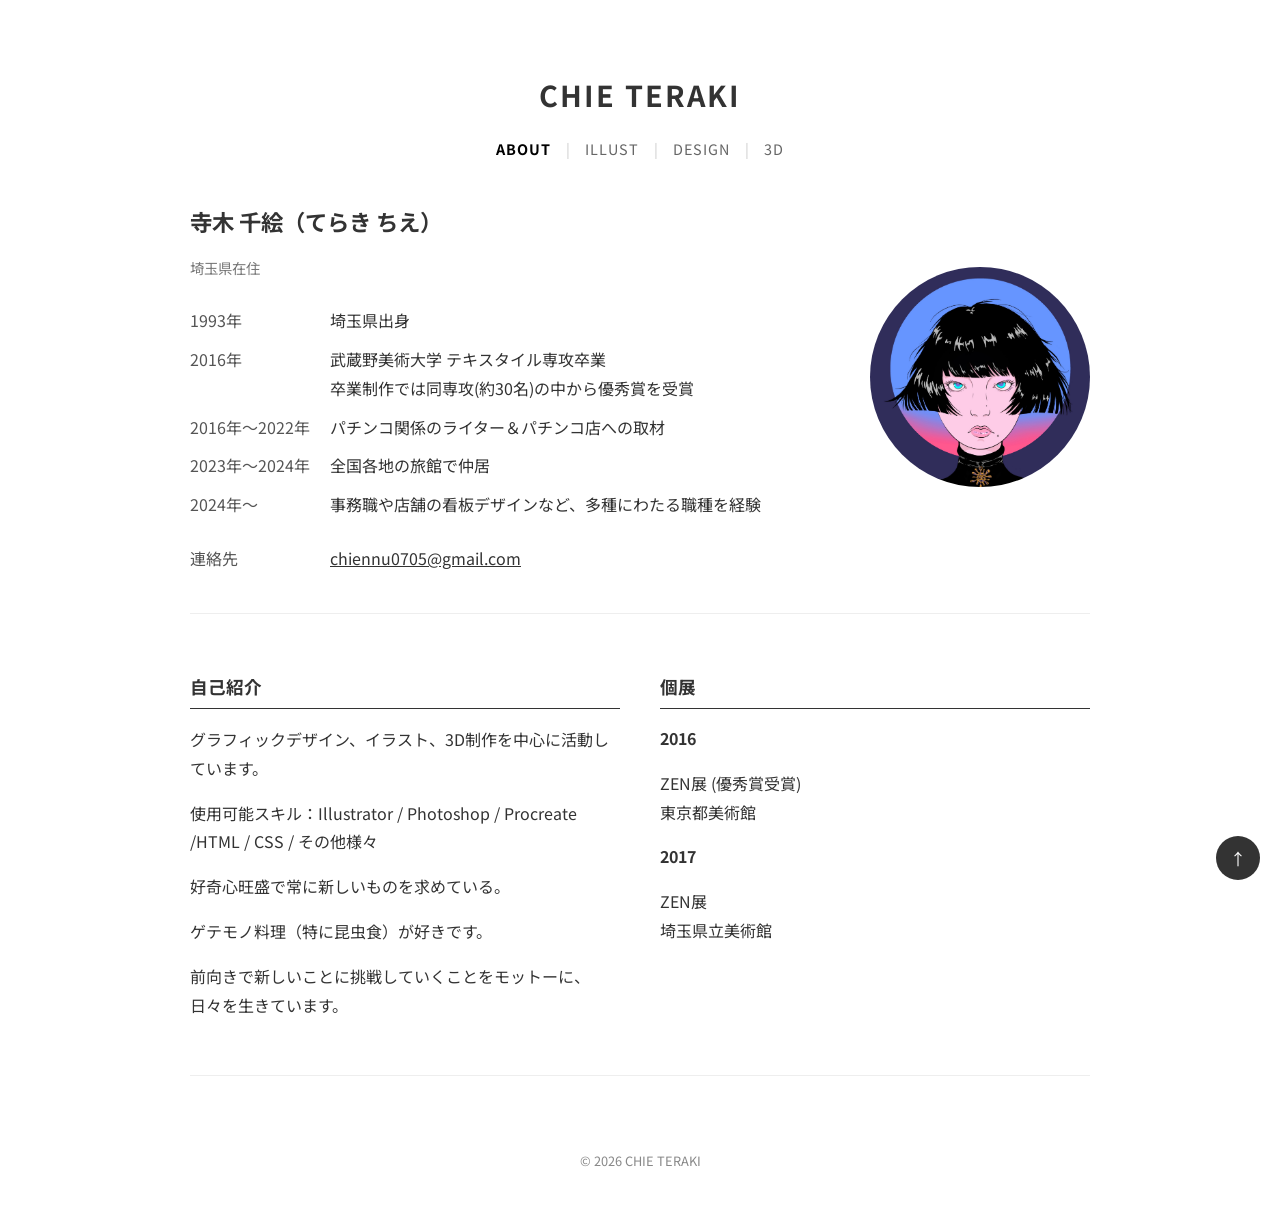
==== commit ac6b06f1: "プッシュ" ====
--- a/index.html
+++ b/index.html
@@ -130,6 +130,15 @@
       </footer>
     </main>
 
+    <!-- 拡大表示用モーダル（全ページ共通） -->
+    <div id="modal" class="modal">
+      <div class="modal-bg"></div>
+      <div class="modal-content">
+        <span class="modal-close">&times;</span>
+        <img id="modal-img" src="data:," alt="拡大画像" />
+      </div>
+    </div>
+
     <!-- トップへ戻るボタン -->
     <a href="#" class="scroll-top-btn" aria-label="ページ上部へ戻る">↑</a>
 
--- a/style.css
+++ b/style.css
@@ -212,7 +212,7 @@
 }
 
 /* ==========================================
- * 4. ギャラリー & モーダル非表示
+ * 4. ギャラリー & 四角いかっこ（L字枠）エフェクト
  * ========================================== */
 .page-description {
   text-align: center;
@@ -250,6 +250,57 @@
   transform: scale(1.05);
 }
 
+/* --- ✨ 復活！四角いかっこ（L字ホバー枠）のエフェクト --- */
+.gallery-image::before,
+.gallery-image::after,
+.frame-corners::before,
+.frame-corners::after {
+  content: "";
+  position: absolute;
+  width: 25px;
+  height: 25px;
+  opacity: 0;
+  border: 15px solid rgba(171, 135, 255, 0.817);
+  transition: opacity 0.6s ease-in-out;
+  pointer-events: none;
+  z-index: 2;
+}
+
+.gallery-image::before {
+  top: 0;
+  left: 0;
+  border-right: none;
+  border-bottom: none;
+}
+
+.gallery-image::after {
+  bottom: 0;
+  right: 0;
+  border-top: none;
+  border-left: none;
+}
+
+.frame-corners::before {
+  top: 0;
+  right: 0;
+  border-left: none;
+  border-bottom: none;
+}
+
+.frame-corners::after {
+  bottom: 0;
+  left: 0;
+  border-top: none;
+  border-right: none;
+}
+
+.gallery-image:hover::before,
+.gallery-image:hover::after,
+.gallery-image:hover .frame-corners::before,
+.gallery-image:hover .frame-corners::after {
+  opacity: 1;
+}
+
 .gallery-caption {
   text-align: center;
   font-size: 0.85rem;
@@ -266,34 +317,47 @@
   color: #777777;
 }
 
-/* 左下の壊れた「× 拡大画像」を完全に非表示にする */
-#modal,
-.modal,
-.modal-content,
-#modal-img {
-  display: none !important;
-}
-
-/* JSで active がついた時のみモーダル表示 */
-#modal.active,
-.modal.active {
-  display: flex !important;
+/* ==========================================
+ * モーダル（画像拡大表示）
+ * ========================================== */
+.modal {
+  display: none;
   position: fixed;
   top: 0;
   left: 0;
   width: 100vw;
   height: 100vh;
-  background-color: rgba(0, 0, 0, 0.85);
+  z-index: 10000;
+  align-items: center;
+  justify-content: center;
+}
+
+.modal-bg {
+  position: absolute;
+  top: 0;
+  left: 0;
+  width: 100%;
+  height: 100%;
+  background-color: rgba(0, 0, 0, 0.85); /* 背景を暗く */
+  cursor: pointer;
+}
+
+.modal-content {
+  position: relative;
+  max-width: 90%;
+  max-height: 90%;
+  z-index: 10001;
+  display: flex;
   justify-content: center;
   align-items: center;
-  z-index: 10000;
-}
-
-#modal.active img,
-.modal.active img {
-  max-width: 90%;
-  max-height: 90%;
+}
+
+.modal-content img {
+  max-width: 100%;
+  max-height: 90vh;
   object-fit: contain;
+  box-shadow: 0 10px 30px rgba(0, 0, 0, 0.5);
+  border-radius: 4px;
 }
 
 /* フッター＆トップに戻るボタン */
@@ -358,7 +422,7 @@
     flex-direction: column;
   }
 
-  /* アイコン画像を画面中央に完全に配置 */
+  /* アイコン画像を画面中央に配置 */
   .profile-image {
     width: 100% !important;
     display: flex !important;
@@ -505,3 +569,69 @@
     white-space: nowrap !important;
   }
 }
+/* ==========================================
+ * モーダル（拡大表示・ふわぁ〜っとフェードイン）
+ * ========================================== */
+.modal {
+  display: none; /* 初期状態は非表示 */
+  position: fixed;
+  top: 0;
+  left: 0;
+  width: 100vw;
+  height: 100vh;
+  z-index: 9999;
+  align-items: center;
+  justify-content: center;
+}
+
+.modal-bg {
+  position: fixed;
+  top: 0;
+  left: 0;
+  width: 100%;
+  height: 100%;
+  background-color: rgba(0, 0, 0, 0.85); /* 暗い背景 */
+  cursor: pointer;
+}
+
+.modal-content {
+  position: relative;
+  z-index: 10000;
+  max-width: 90vw;
+  max-height: 85vh;
+  display: flex;
+  justify-content: center;
+  align-items: center;
+}
+
+/* 拡大画像が画面枠内にぴったり収まるサイズ指定 */
+.modal-content img {
+  max-width: 90vw;
+  max-height: 85vh;
+  object-fit: contain;
+  box-shadow: 0 10px 30px rgba(0, 0, 0, 0.5);
+  border-radius: 4px;
+  cursor: pointer;
+}
+
+/* 右上の × 閉じボタン */
+.modal-close {
+  position: absolute;
+  top: -45px;
+  right: 0;
+  color: #ffffff;
+  font-size: 40px;
+  font-weight: 300;
+  cursor: pointer;
+  line-height: 1;
+  user-select: none;
+  transition:
+    opacity 0.2s ease,
+    transform 0.2s ease;
+  z-index: 10001;
+}
+
+.modal-close:hover {
+  opacity: 0.7;
+  transform: scale(1.1);
+}
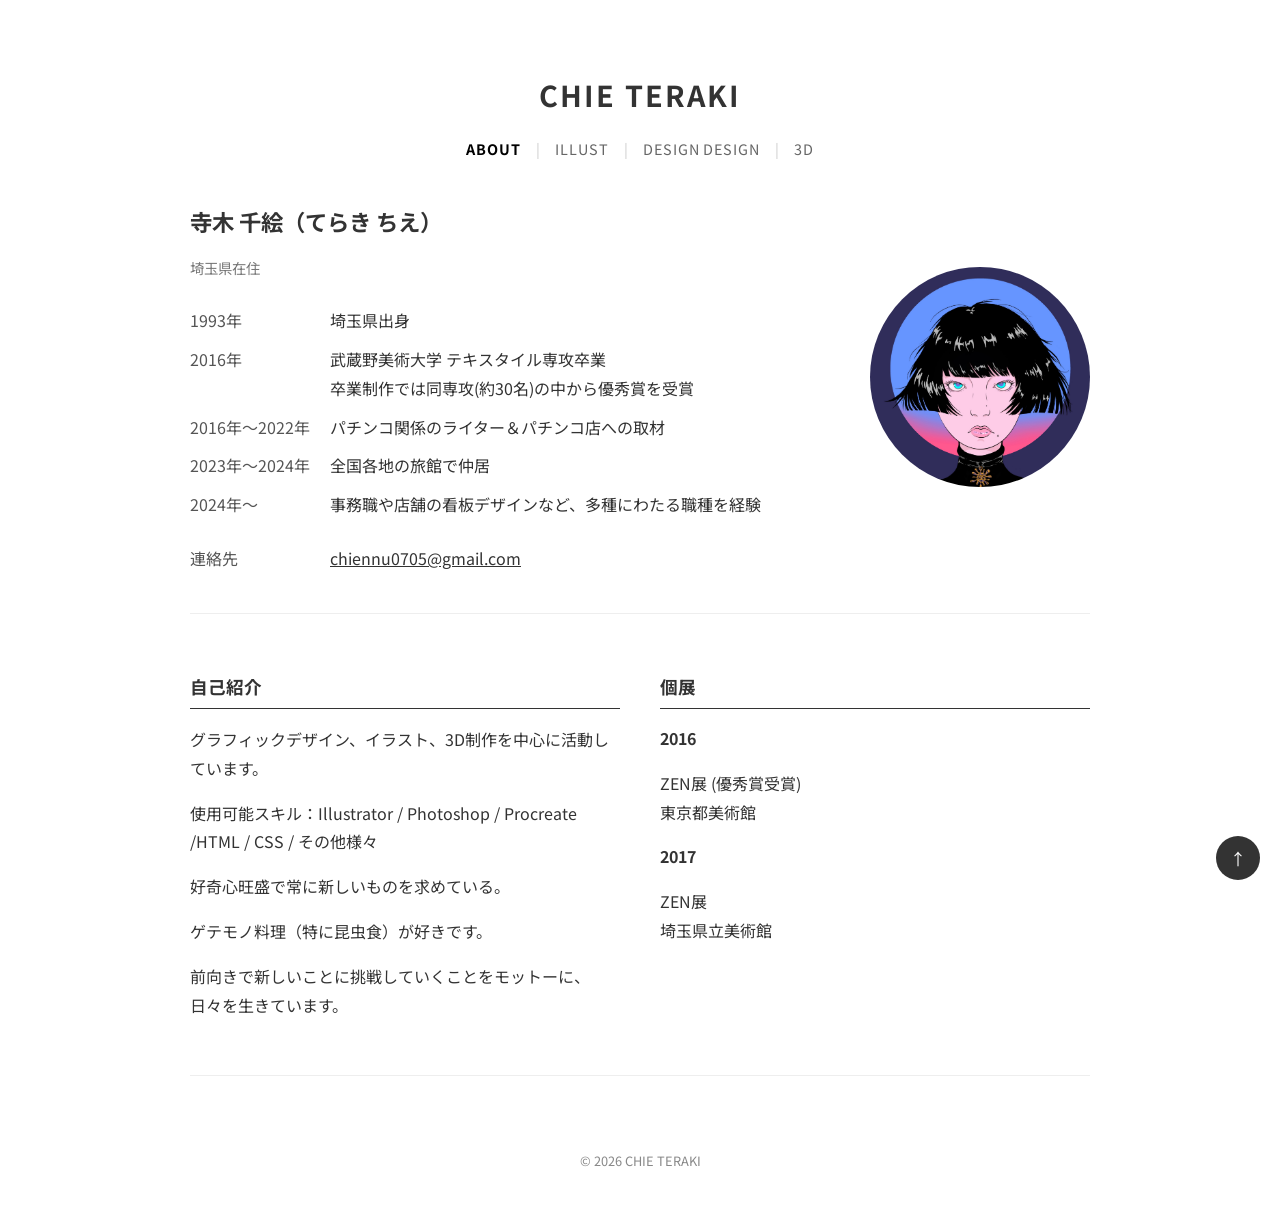
==== commit 99485833: "プッシュ" ====
--- a/index.html
+++ b/index.html
@@ -41,12 +41,17 @@
         <!-- DESIGN（サブメニュー） -->
         <div class="nav-item-dropdown">
           <a href="design.html">DESIGN</a>
-          <div class="sub-menu">
-            <a href="design.html" data-category="all">ALL</a>
-            <a href="design.html" data-category="promo">販促物</a>
-            <a href="design.html" data-category="graphic"
-              >グラフィックデザイン</a
-            >
+          <div class="nav-item-dropdown">
+            <a href="design.html">DESIGN</a>
+            <div class="sub-menu">
+              <a href="design.html?cat=all" data-category="all">ALL</a>
+              <a href="design.html?cat=promo" data-category="promo">販促物</a>
+              <a href="design.html?cat=graphic" data-category="graphic"
+                >グラフィックデザイン</a
+              >
+              <a href="design.html?cat=web" data-category="web">WEB</a>
+              <!-- ← これを追加！ -->
+            </div>
           </div>
         </div>
 
